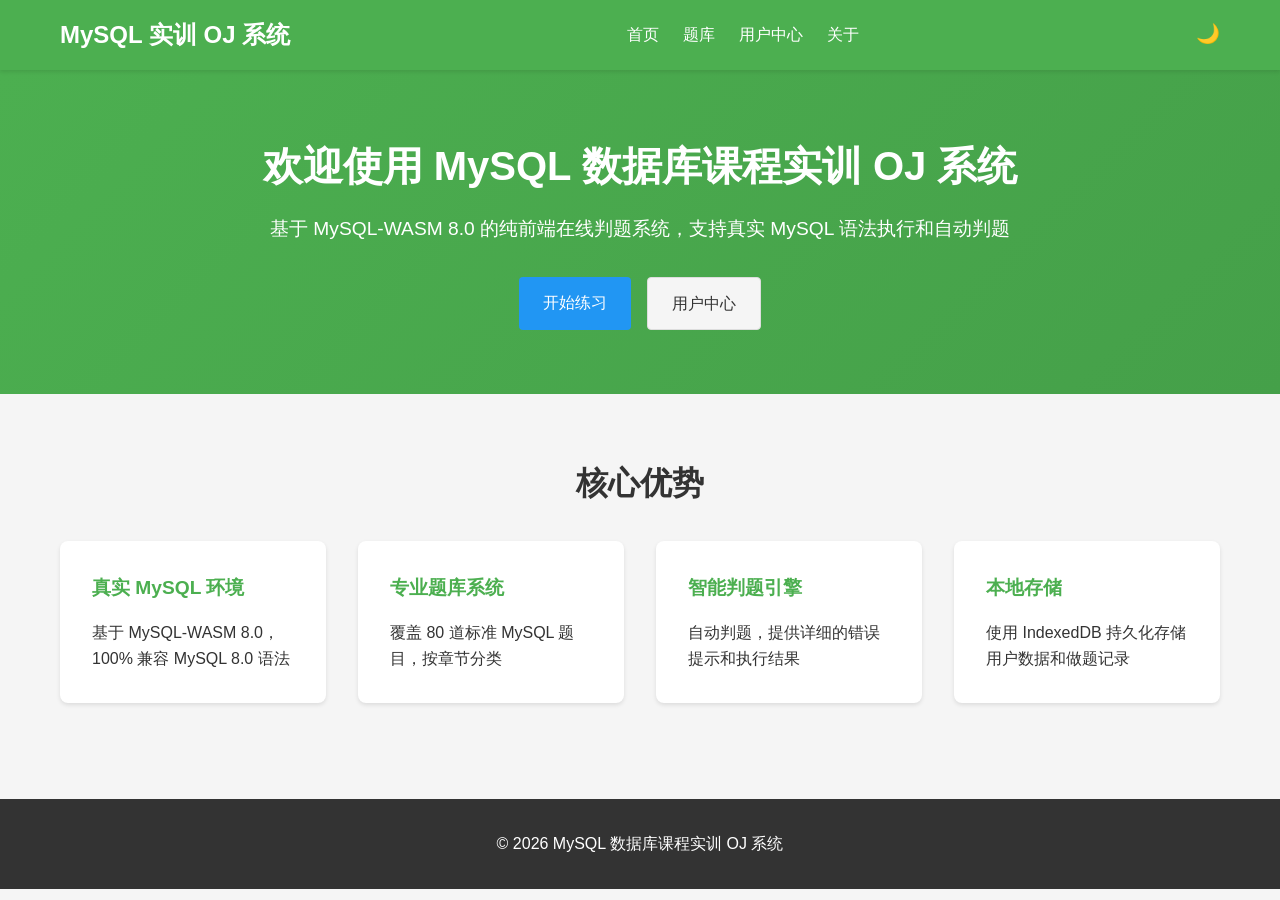
==== index.html @ fe820f93 "Initial commit: MySQL OJ System" ====
<!DOCTYPE html>
<html lang="zh-CN">
<head>
    <meta charset="UTF-8">
    <meta name="viewport" content="width=device-width, initial-scale=1.0">
    <title>MySQL 数据库课程实训 OJ 系统</title>
    <link rel="stylesheet" href="css/style.css">
</head>
<body>
    <header>
        <nav>
            <div class="container">
                <h1>MySQL 实训 OJ 系统</h1>
                <ul>
                    <li><a href="index.html">首页</a></li>
                    <li><a href="pages/problems.html">题库</a></li>
                    <li><a href="pages/user.html">用户中心</a></li>
                    <li><a href="pages/about.html">关于</a></li>
                </ul>
                <div class="theme-toggle">
                    <button id="theme-btn">🌙</button>
                </div>
            </div>
        </nav>
    </header>
    
    <main>
        <section class="hero">
            <div class="container">
                <h2>欢迎使用 MySQL 数据库课程实训 OJ 系统</h2>
                <p>基于 MySQL-WASM 8.0 的纯前端在线判题系统，支持真实 MySQL 语法执行和自动判题</p>
                <div class="buttons">
                    <a href="pages/problems.html" class="btn primary">开始练习</a>
                    <a href="pages/user.html" class="btn secondary">用户中心</a>
                </div>
            </div>
        </section>
        
        <section class="features">
            <div class="container">
                <h3>核心优势</h3>
                <div class="feature-grid">
                    <div class="feature-item">
                        <h4>真实 MySQL 环境</h4>
                        <p>基于 MySQL-WASM 8.0，100% 兼容 MySQL 8.0 语法</p>
                    </div>
                    <div class="feature-item">
                        <h4>专业题库系统</h4>
                        <p>覆盖 80 道标准 MySQL 题目，按章节分类</p>
                    </div>
                    <div class="feature-item">
                        <h4>智能判题引擎</h4>
                        <p>自动判题，提供详细的错误提示和执行结果</p>
                    </div>
                    <div class="feature-item">
                        <h4>本地存储</h4>
                        <p>使用 IndexedDB 持久化存储用户数据和做题记录</p>
                    </div>
                </div>
            </div>
        </section>
    </main>
    
    <footer>
        <div class="container">
            <p>&copy; 2026 MySQL 数据库课程实训 OJ 系统</p>
        </div>
    </footer>
    
    <script src="js/core.js"></script>
</body>
</html>
---- css/style.css ----
/* 全局样式重置 */
* {
    margin: 0;
    padding: 0;
    box-sizing: border-box;
}

/* 基础样式 */
body {
    font-family: -apple-system, BlinkMacSystemFont, 'Segoe UI', Roboto, Oxygen, Ubuntu, Cantarell, sans-serif;
    line-height: 1.6;
    color: #333;
    background-color: #f5f5f5;
    transition: all 0.3s ease;
}

/* 暗色模式 */
body.dark-mode {
    background-color: #1a1a1a;
    color: #e0e0e0;
}

/* 容器 */
.container {
    max-width: 1200px;
    margin: 0 auto;
    padding: 0 20px;
}

/* 头部导航 */
header {
    background-color: #4CAF50;
    color: white;
    box-shadow: 0 2px 4px rgba(0,0,0,0.1);
    position: sticky;
    top: 0;
    z-index: 1000;
}

nav {
    padding: 1rem 0;
}

nav .container {
    display: flex;
    justify-content: space-between;
    align-items: center;
}

nav h1 {
    font-size: 1.5rem;
    font-weight: 600;
}

nav ul {
    display: flex;
    list-style: none;
    gap: 1.5rem;
}

nav ul li a {
    color: white;
    text-decoration: none;
    font-weight: 500;
    transition: color 0.3s ease;
}

nav ul li a:hover {
    color: #e0e0e0;
}

.theme-toggle button {
    background: none;
    border: none;
    font-size: 1.2rem;
    cursor: pointer;
    color: white;
}

/* 英雄区域 */
.hero {
    background: linear-gradient(135deg, #4CAF50 0%, #45a049 100%);
    color: white;
    padding: 4rem 0;
    text-align: center;
}

.hero h2 {
    font-size: 2.5rem;
    margin-bottom: 1rem;
}

.hero p {
    font-size: 1.2rem;
    margin-bottom: 2rem;
    max-width: 800px;
    margin-left: auto;
    margin-right: auto;
}

.buttons {
    display: flex;
    justify-content: center;
    gap: 1rem;
    flex-wrap: wrap;
}

/* 按钮样式 */
.btn {
    padding: 0.8rem 1.5rem;
    border: none;
    border-radius: 4px;
    font-weight: 500;
    cursor: pointer;
    transition: all 0.3s ease;
    text-decoration: none;
    display: inline-block;
    text-align: center;
}

.btn.primary {
    background-color: #2196F3;
    color: white;
}

.btn.primary:hover {
    background-color: #0b7dda;
}

.btn.secondary {
    background-color: #f5f5f5;
    color: #333;
    border: 1px solid #ddd;
}

body.dark-mode .btn.secondary {
    background-color: #333;
    color: #e0e0e0;
    border-color: #555;
}

.btn.secondary:hover {
    background-color: #e0e0e0;
}

body.dark-mode .btn.secondary:hover {
    background-color: #444;
}

/* 特性区域 */
.features {
    padding: 4rem 0;
}

.features h3 {
    text-align: center;
    font-size: 2rem;
    margin-bottom: 2rem;
}

.feature-grid {
    display: grid;
    grid-template-columns: repeat(auto-fit, minmax(250px, 1fr));
    gap: 2rem;
}

.feature-item {
    background-color: white;
    padding: 2rem;
    border-radius: 8px;
    box-shadow: 0 2px 4px rgba(0,0,0,0.1);
    transition: transform 0.3s ease, box-shadow 0.3s ease;
}

body.dark-mode .feature-item {
    background-color: #2d2d2d;
    box-shadow: 0 2px 4px rgba(0,0,0,0.3);
}

.feature-item:hover {
    transform: translateY(-5px);
    box-shadow: 0 5px 15px rgba(0,0,0,0.1);
}

body.dark-mode .feature-item:hover {
    box-shadow: 0 5px 15px rgba(0,0,0,0.4);
}

.feature-item h4 {
    font-size: 1.2rem;
    margin-bottom: 1rem;
    color: #4CAF50;
}

/* 题库页面 */
.problems {
    padding: 2rem 0;
}

.problems h2 {
    font-size: 2rem;
    margin-bottom: 2rem;
    text-align: center;
}

.filters {
    display: flex;
    gap: 1rem;
    margin-bottom: 2rem;
    flex-wrap: wrap;
    align-items: center;
}

.filter-group {
    display: flex;
    align-items: center;
    gap: 0.5rem;
}

.filter-group label {
    font-weight: 500;
}

.filter-group select,
.filter-group input {
    padding: 0.5rem;
    border: 1px solid #ddd;
    border-radius: 4px;
    background-color: white;
    color: #333;
}

body.dark-mode .filter-group select,
body.dark-mode .filter-group input {
    background-color: #333;
    color: #e0e0e0;
    border-color: #555;
}

.problem-list {
    margin-bottom: 2rem;
}

.problem-list table {
    width: 100%;
    border-collapse: collapse;
    background-color: white;
    border-radius: 8px;
    overflow: hidden;
    box-shadow: 0 2px 4px rgba(0,0,0,0.1);
}

body.dark-mode .problem-list table {
    background-color: #2d2d2d;
    box-shadow: 0 2px 4px rgba(0,0,0,0.3);
}

.problem-list th,
.problem-list td {
    padding: 1rem;
    text-align: left;
    border-bottom: 1px solid #ddd;
}

body.dark-mode .problem-list th,
body.dark-mode .problem-list td {
    border-bottom-color: #555;
}

.problem-list th {
    background-color: #f5f5f5;
    font-weight: 600;
}

body.dark-mode .problem-list th {
    background-color: #3d3d3d;
}

.problem-list tr:hover {
    background-color: #f9f9f9;
}

body.dark-mode .problem-list tr:hover {
    background-color: #3d3d3d;
}

.pagination {
    display: flex;
    justify-content: center;
    align-items: center;
    gap: 1rem;
}

.pagination button {
    padding: 0.5rem 1rem;
    border: 1px solid #ddd;
    border-radius: 4px;
    background-color: white;
    cursor: pointer;
    transition: all 0.3s ease;
}

body.dark-mode .pagination button {
    background-color: #333;
    color: #e0e0e0;
    border-color: #555;
}

.pagination button:hover:not(:disabled) {
    background-color: #f5f5f5;
}

body.dark-mode .pagination button:hover:not(:disabled) {
    background-color: #444;
}

.pagination button:disabled {
    opacity: 0.5;
    cursor: not-allowed;
}

/* 题目详情页面 */
.problem-detail {
    padding: 2rem 0;
}

.problem-header {
    margin-bottom: 2rem;
    padding-bottom: 1rem;
    border-bottom: 1px solid #ddd;
}

body.dark-mode .problem-header {
    border-bottom-color: #555;
}

.problem-header h2 {
    font-size: 1.8rem;
    margin-bottom: 0.5rem;
}

.problem-meta {
    display: flex;
    gap: 1.5rem;
    font-size: 0.9rem;
    color: #666;
}

body.dark-mode .problem-meta {
    color: #aaa;
}

.problem-content {
    margin-bottom: 2rem;
}

.section {
    margin-bottom: 2rem;
    padding: 1.5rem;
    background-color: white;
    border-radius: 8px;
    box-shadow: 0 2px 4px rgba(0,0,0,0.1);
}

body.dark-mode .section {
    background-color: #2d2d2d;
    box-shadow: 0 2px 4px rgba(0,0,0,0.3);
}

.section h3 {
    font-size: 1.2rem;
    margin-bottom: 1rem;
    color: #4CAF50;
}

.sql-editor {
    margin-bottom: 2rem;
    background-color: white;
    border-radius: 8px;
    box-shadow: 0 2px 4px rgba(0,0,0,0.1);
    overflow: hidden;
}

body.dark-mode .sql-editor {
    background-color: #2d2d2d;
    box-shadow: 0 2px 4px rgba(0,0,0,0.3);
}

.editor-header {
    display: flex;
    justify-content: space-between;
    align-items: center;
    padding: 1rem;
    background-color: #f5f5f5;
    border-bottom: 1px solid #ddd;
}

body.dark-mode .editor-header {
    background-color: #3d3d3d;
    border-bottom-color: #555;
}

.editor-header h3 {
    margin: 0;
    font-size: 1.1rem;
}

.editor-buttons {
    display: flex;
    gap: 0.5rem;
}

.editor-buttons button {
    padding: 0.5rem 1rem;
    border: 1px solid #ddd;
    border-radius: 4px;
    background-color: white;
    cursor: pointer;
    transition: all 0.3s ease;
}

body.dark-mode .editor-buttons button {
    background-color: #444;
    color: #e0e0e0;
    border-color: #555;
}

.editor-buttons button:hover {
    background-color: #f5f5f5;
}

body.dark-mode .editor-buttons button:hover {
    background-color: #555;
}

.editor-body {
    padding: 1rem;
}

#sql-input {
    width: 100%;
    min-height: 200px;
    padding: 1rem;
    border: 1px solid #ddd;
    border-radius: 4px;
    font-family: 'Courier New', Courier, monospace;
    font-size: 1rem;
    line-height: 1.5;
    resize: vertical;
    background-color: #f9f9f9;
}

body.dark-mode #sql-input {
    background-color: #1e1e1e;
    color: #e0e0e0;
    border-color: #555;
}

.editor-footer {
    display: flex;
    justify-content: space-between;
    align-items: center;
    padding: 1rem;
    background-color: #f5f5f5;
    border-top: 1px solid #ddd;
}

body.dark-mode .editor-footer {
    background-color: #3d3d3d;
    border-top-color: #555;
}

#judge-result {
    font-weight: 500;
}

.result-section {
    background-color: white;
    border-radius: 8px;
    box-shadow: 0 2px 4px rgba(0,0,0,0.1);
    padding: 1.5rem;
}

body.dark-mode .result-section {
    background-color: #2d2d2d;
    box-shadow: 0 2px 4px rgba(0,0,0,0.3);
}

.result-section h3 {
    font-size: 1.2rem;
    margin-bottom: 1rem;
    color: #4CAF50;
}

#result-container {
    min-height: 100px;
    padding: 1rem;
    border: 1px solid #ddd;
    border-radius: 4px;
    background-color: #f9f9f9;
}

body.dark-mode #result-container {
    background-color: #1e1e1e;
    border-color: #555;
}

/* 用户中心页面 */
.user-center {
    padding: 2rem 0;
}

.auth-section {
    max-width: 500px;
    margin: 0 auto;
    background-color: white;
    border-radius: 8px;
    box-shadow: 0 2px 4px rgba(0,0,0,0.1);
    padding: 2rem;
}

body.dark-mode .auth-section {
    background-color: #2d2d2d;
    box-shadow: 0 2px 4px rgba(0,0,0,0.3);
}

.auth-section h2 {
    text-align: center;
    margin-bottom: 2rem;
    font-size: 1.8rem;
}

.form-group {
    margin-bottom: 1.5rem;
}

.form-group label {
    display: block;
    margin-bottom: 0.5rem;
    font-weight: 500;
}

.form-group input {
    width: 100%;
    padding: 0.8rem;
    border: 1px solid #ddd;
    border-radius: 4px;
    font-size: 1rem;
    background-color: white;
    color: #333;
}

body.dark-mode .form-group input {
    background-color: #333;
    color: #e0e0e0;
    border-color: #555;
}

.auth-section button {
    width: 100%;
    padding: 0.8rem;
    margin-bottom: 1rem;
}

.auth-switch {
    text-align: center;
}

.auth-switch a {
    color: #4CAF50;
    text-decoration: none;
}

.auth-switch a:hover {
    text-decoration: underline;
}

.user-info {
    background-color: white;
    border-radius: 8px;
    box-shadow: 0 2px 4px rgba(0,0,0,0.1);
    padding: 2rem;
}

body.dark-mode .user-info {
    background-color: #2d2d2d;
    box-shadow: 0 2px 4px rgba(0,0,0,0.3);
}

.user-header {
    display: flex;
    justify-content: space-between;
    align-items: center;
    margin-bottom: 2rem;
    padding-bottom: 1rem;
    border-bottom: 1px solid #ddd;
}

body.dark-mode .user-header {
    border-bottom-color: #555;
}

.user-header h2 {
    margin: 0;
    font-size: 1.8rem;
}

.user-stats {
    display: grid;
    grid-template-columns: repeat(auto-fit, minmax(200px, 1fr));
    gap: 1.5rem;
    margin-bottom: 2rem;
}

.stat-item {
    text-align: center;
    padding: 1.5rem;
    background-color: #f5f5f5;
    border-radius: 8px;
}

body.dark-mode .stat-item {
    background-color: #3d3d3d;
}

.stat-item h3 {
    font-size: 1rem;
    margin-bottom: 0.5rem;
    color: #666;
}

body.dark-mode .stat-item h3 {
    color: #aaa;
}

.stat-item p {
    font-size: 1.8rem;
    font-weight: 600;
    color: #4CAF50;
}

.submission-history h3 {
    font-size: 1.2rem;
    margin-bottom: 1rem;
    color: #4CAF50;
}

#submission-table {
    width: 100%;
    border-collapse: collapse;
}

#submission-table th,
#submission-table td {
    padding: 0.8rem;
    text-align: left;
    border-bottom: 1px solid #ddd;
}

body.dark-mode #submission-table th,
body.dark-mode #submission-table td {
    border-bottom-color: #555;
}

#submission-table th {
    background-color: #f5f5f5;
    font-weight: 600;
}

body.dark-mode #submission-table th {
    background-color: #3d3d3d;
}

/* 关于页面 */
.about {
    padding: 2rem 0;
}

.about h2 {
    font-size: 2rem;
    margin-bottom: 2rem;
    text-align: center;
}

.about-content {
    background-color: white;
    border-radius: 8px;
    box-shadow: 0 2px 4px rgba(0,0,0,0.1);
    padding: 2rem;
}

body.dark-mode .about-content {
    background-color: #2d2d2d;
    box-shadow: 0 2px 4px rgba(0,0,0,0.3);
}

.about-content h3 {
    font-size: 1.3rem;
    margin-bottom: 1rem;
    margin-top: 2rem;
    color: #4CAF50;
}

.about-content p {
    margin-bottom: 1rem;
}

.about-content ul,
.about-content ol {
    margin-left: 2rem;
    margin-bottom: 1rem;
}

.about-content li {
    margin-bottom: 0.5rem;
}

/* 页脚 */
footer {
    background-color: #333;
    color: white;
    padding: 2rem 0;
    margin-top: 2rem;
}

footer p {
    text-align: center;
}

/* 响应式设计 */
@media (max-width: 768px) {
    nav .container {
        flex-direction: column;
        gap: 1rem;
    }
    
    nav ul {
        flex-wrap: wrap;
        justify-content: center;
    }
    
    .hero h2 {
        font-size: 2rem;
    }
    
    .hero p {
        font-size: 1rem;
    }
    
    .buttons {
        flex-direction: column;
        align-items: center;
    }
    
    .filters {
        flex-direction: column;
        align-items: stretch;
    }
    
    .filter-group {
        flex-direction: column;
        align-items: stretch;
    }
    
    .problem-list table {
        font-size: 0.9rem;
    }
    
    .problem-list th,
    .problem-list td {
        padding: 0.5rem;
    }
    
    .user-header {
        flex-direction: column;
        gap: 1rem;
        align-items: stretch;
    }
    
    .user-stats {
        grid-template-columns: 1fr;
    }
}

/* 动画效果 */
@keyframes fadeIn {
    from {
        opacity: 0;
        transform: translateY(20px);
    }
    to {
        opacity: 1;
        transform: translateY(0);
    }
}

.hero,
.features,
.problems,
.problem-detail,
.user-center,
.about {
    animation: fadeIn 0.5s ease-in-out;
}

/* 判题结果样式 */
.wa {
    color: #f44336;
}

.ac {
    color: #4CAF50;
}

.ce {
    color: #ff9800;
}

.re {
    color: #9c27b0;
}

/* SQL 编辑器语法高亮 */
.syntax-highlight-overlay {
    overflow: hidden;
}

.syntax-highlight-overlay .keyword {
    color: #0000ff;
    font-weight: bold;
}

.syntax-highlight-overlay .string {
    color: #008000;
}

.syntax-highlight-overlay .number {
    color: #ff0000;
}

.syntax-highlight-overlay .comment {
    color: #808080;
    font-style: italic;
}

/* 结果表格样式 */
.result-table {
    width: 100%;
    border-collapse: collapse;
    margin-top: 1rem;
}

.result-table th,
.result-table td {
    padding: 0.5rem;
    border: 1px solid #ddd;
    text-align: left;
}

body.dark-mode .result-table th,
body.dark-mode .result-table td {
    border-color: #555;
}

.result-table th {
    background-color: #f5f5f5;
    font-weight: 600;
}

body.dark-mode .result-table th {
    background-color: #3d3d3d;
}
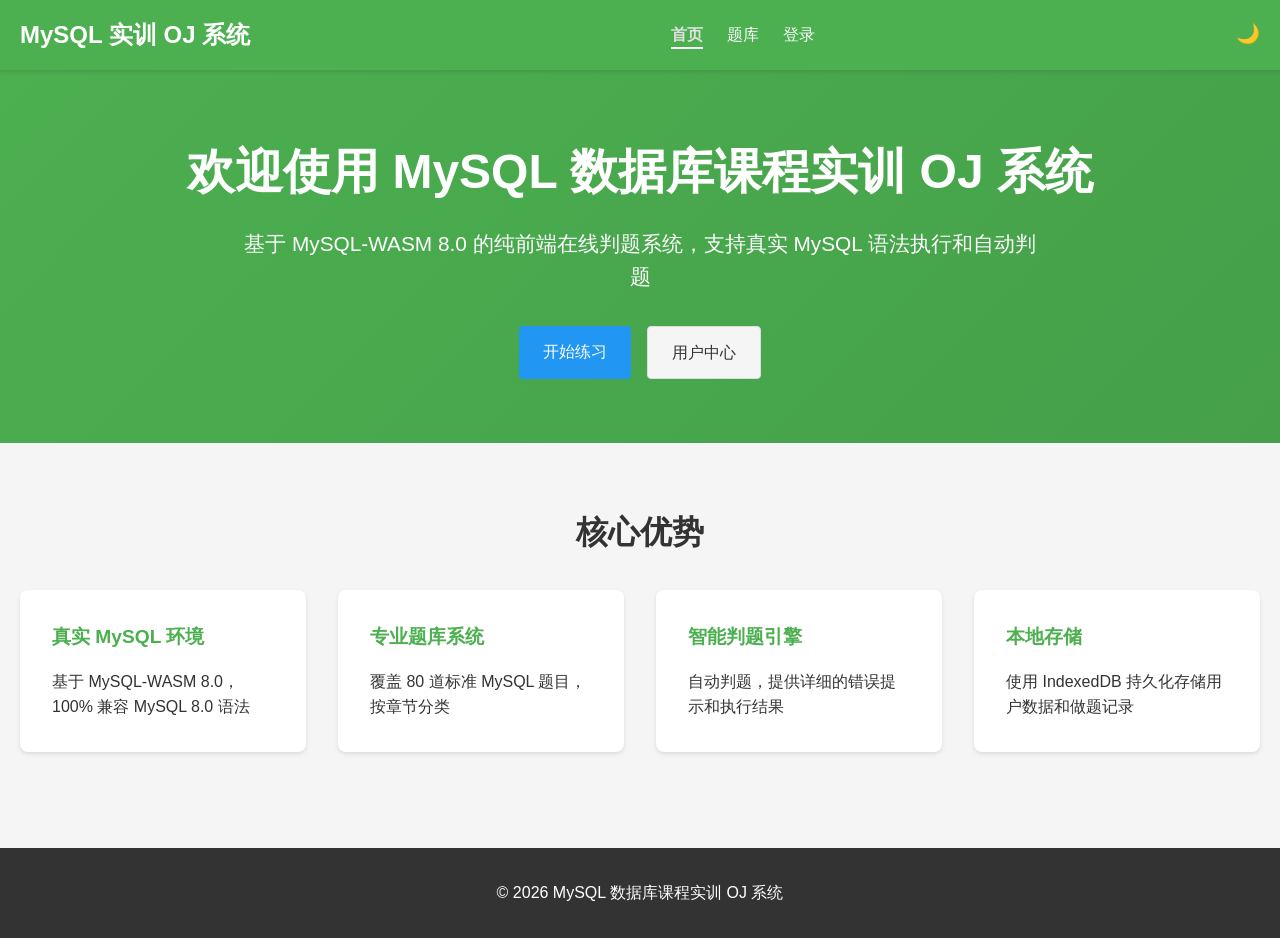
==== commit 1acfd7a7: "修复SQL执行结果问题，优化系统功能" ====
--- a/index.html
+++ b/index.html
@@ -11,11 +11,12 @@
         <nav>
             <div class="container">
                 <h1>MySQL 实训 OJ 系统</h1>
-                <ul>
-                    <li><a href="index.html">首页</a></li>
-                    <li><a href="pages/problems.html">题库</a></li>
-                    <li><a href="pages/user.html">用户中心</a></li>
-                    <li><a href="pages/about.html">关于</a></li>
+                <button class="menu-toggle" id="menu-toggle" aria-label="菜单">
+                    <span></span>
+                    <span></span>
+                    <span></span>
+                </button>
+                <ul id="nav-menu">
                 </ul>
                 <div class="theme-toggle">
                     <button id="theme-btn">🌙</button>
@@ -67,6 +68,6 @@
         </div>
     </footer>
     
-    <script src="js/core.js"></script>
+    <script type="module" src="js/core.js"></script>
 </body>
 </html>
--- a/css/style.css
+++ b/css/style.css
@@ -65,8 +65,15 @@
     transition: color 0.3s ease;
 }
 
-nav ul li a:hover {
+nav ul li a:hover,
+nav ul li a.active {
     color: #e0e0e0;
+}
+
+nav ul li a.active {
+    font-weight: 600;
+    border-bottom: 2px solid white;
+    padding-bottom: 0.25rem;
 }
 
 .theme-toggle button {
@@ -75,6 +82,40 @@
     font-size: 1.2rem;
     cursor: pointer;
     color: white;
+}
+
+.menu-toggle {
+    display: none;
+    flex-direction: column;
+    justify-content: space-around;
+    width: 28px;
+    height: 24px;
+    background: transparent;
+    border: none;
+    cursor: pointer;
+    padding: 0;
+    z-index: 1001;
+}
+
+.menu-toggle span {
+    width: 28px;
+    height: 3px;
+    background: white;
+    border-radius: 3px;
+    transition: all 0.3s ease;
+    transform-origin: center;
+}
+
+.menu-toggle.active span:nth-child(1) {
+    transform: rotate(45deg) translate(5px, 8px);
+}
+
+.menu-toggle.active span:nth-child(2) {
+    opacity: 0;
+}
+
+.menu-toggle.active span:nth-child(3) {
+    transform: rotate(-45deg) translate(5px, -8px);
 }
 
 /* 英雄区域 */
@@ -319,62 +360,487 @@
     cursor: not-allowed;
 }
 
-/* 题目详情页面 */
+/* 题目详情页面 - 新布局 */
 .problem-detail {
-    padding: 2rem 0;
-}
-
-.problem-header {
-    margin-bottom: 2rem;
-    padding-bottom: 1rem;
-    border-bottom: 1px solid #ddd;
-}
-
-body.dark-mode .problem-header {
-    border-bottom-color: #555;
-}
-
-.problem-header h2 {
-    font-size: 1.8rem;
-    margin-bottom: 0.5rem;
-}
-
-.problem-meta {
+    padding: 1.5rem 0;
+}
+
+.detail-layout {
+    display: grid;
+    grid-template-columns: 320px 1fr;
+    gap: 1.5rem;
+    min-height: calc(100vh - 200px);
+    transition: grid-template-columns 0.3s ease;
+}
+
+/* 侧边栏折叠状态 */
+.detail-layout.sidebar-collapsed {
+    grid-template-columns: 60px 1fr;
+}
+
+/* 侧边栏 - 题目信息 */
+.problem-sidebar {
     display: flex;
-    gap: 1.5rem;
-    font-size: 0.9rem;
-    color: #666;
-}
-
-body.dark-mode .problem-meta {
-    color: #aaa;
-}
-
-.problem-content {
-    margin-bottom: 2rem;
-}
-
-.section {
-    margin-bottom: 2rem;
-    padding: 1.5rem;
+    flex-direction: column;
+    gap: 1rem;
+    transition: all 0.3s ease;
+    position: relative;
+    overflow: hidden;
+}
+
+.problem-sidebar.collapsed {
+    overflow: hidden;
+}
+
+.problem-sidebar.collapsed .problem-header,
+.problem-sidebar.collapsed .problem-info-sections {
+    opacity: 0;
+    transform: translateX(-100%);
+    pointer-events: none;
+}
+
+/* 侧边栏头部 */
+.sidebar-header {
+    position: absolute;
+    top: 10px;
+    right: 10px;
+    z-index: 10;
+}
+
+.collapse-btn {
+    width: 30px;
+    height: 30px;
+    border: none;
+    border-radius: 50%;
+    background-color: rgba(255, 255, 255, 0.8);
+    box-shadow: 0 2px 4px rgba(0,0,0,0.2);
+    cursor: pointer;
+    display: flex;
+    align-items: center;
+    justify-content: center;
+    font-size: 12px;
+    transition: all 0.3s ease;
+}
+
+body.dark-mode .collapse-btn {
+    background-color: rgba(50, 50, 50, 0.8);
+    color: #e0e0e0;
+}
+
+.collapse-btn:hover {
+    background-color: white;
+    transform: scale(1.05);
+}
+
+body.dark-mode .collapse-btn:hover {
+    background-color: #444;
+}
+
+.problem-sidebar.collapsed .collapse-btn {
+    position: absolute;
+    top: 50%;
+    left: 50%;
+    transform: translate(-50%, -50%);
+    right: auto;
+}
+
+/* 调整宽度的handle */
+.resize-handle {
+    position: absolute;
+    top: 0;
+    right: 0;
+    width: 4px;
+    height: 100%;
+    cursor: col-resize;
+    background-color: transparent;
+    transition: background-color 0.3s ease;
+}
+
+.resize-handle:hover {
+    background-color: rgba(76, 175, 80, 0.3);
+}
+
+/* 右侧工作区最小宽度 */
+.editor-workspace {
+    min-width: 400px;
+}
+
+.problem-sidebar .problem-header {
+    margin-bottom: 0;
+    padding: 1rem;
+    border-bottom: none;
     background-color: white;
     border-radius: 8px;
     box-shadow: 0 2px 4px rgba(0,0,0,0.1);
 }
 
-body.dark-mode .section {
+body.dark-mode .problem-sidebar .problem-header {
     background-color: #2d2d2d;
     box-shadow: 0 2px 4px rgba(0,0,0,0.3);
 }
 
-.section h3 {
+.problem-sidebar .problem-header h2 {
     font-size: 1.2rem;
-    margin-bottom: 1rem;
+    margin-bottom: 0.8rem;
+    line-height: 1.4;
+}
+
+.problem-sidebar .problem-meta {
+    display: flex;
+    flex-wrap: wrap;
+    gap: 0.6rem;
+    font-size: 0.85rem;
+    color: #666;
+}
+
+body.dark-mode .problem-sidebar .problem-meta {
+    color: #aaa;
+}
+
+.problem-sidebar .problem-meta .chapter {
+    background-color: #f0f0f0;
+    padding: 0.3rem 0.6rem;
+    border-radius: 4px;
+}
+
+body.dark-mode .problem-sidebar .problem-meta .chapter {
+    background-color: #3d3d3d;
+}
+
+.problem-sidebar .problem-meta .difficulty {
+    padding: 0.3rem 0.6rem;
+    border-radius: 4px;
+    font-weight: 500;
+}
+
+.problem-sidebar .problem-meta .difficulty.easy {
+    background-color: #e8f5e9;
+    color: #2e7d32;
+}
+
+.problem-sidebar .problem-meta .difficulty.medium {
+    background-color: #fff3e0;
+    color: #ef6c00;
+}
+
+.problem-sidebar .problem-meta .difficulty.hard {
+    background-color: #ffebee;
+    color: #c62828;
+}
+
+body.dark-mode .problem-sidebar .problem-meta .difficulty.easy {
+    background-color: #1b5e20;
+    color: #a5d6a7;
+}
+
+body.dark-mode .problem-sidebar .problem-meta .difficulty.medium {
+    background-color: #e65100;
+    color: #ffcc80;
+}
+
+body.dark-mode .problem-sidebar .problem-meta .difficulty.hard {
+    background-color: #b71c1c;
+    color: #ffcdd2;
+}
+
+.problem-info-sections {
+    display: flex;
+    flex-direction: column;
+    gap: 0.8rem;
+    overflow-y: auto;
+    flex: 1;
+}
+
+.info-section {
+    background-color: white;
+    border-radius: 8px;
+    box-shadow: 0 2px 4px rgba(0,0,0,0.1);
+    overflow: hidden;
+}
+
+body.dark-mode .info-section {
+    background-color: #2d2d2d;
+    box-shadow: 0 2px 4px rgba(0,0,0,0.3);
+}
+
+.info-section .section-title {
+    padding: 0.7rem 1rem;
+    background-color: #f5f5f5;
+    font-size: 0.9rem;
+    font-weight: 600;
     color: #4CAF50;
+    border-bottom: 1px solid #eee;
+}
+
+body.dark-mode .info-section .section-title {
+    background-color: #3d3d3d;
+    border-bottom-color: #444;
+}
+
+.info-section .section-title.toggleable {
+    cursor: pointer;
+    display: flex;
+    justify-content: space-between;
+    align-items: center;
+    user-select: none;
+}
+
+.info-section .section-title.toggleable:hover {
+    background-color: #e8e8e8;
+}
+
+body.dark-mode .info-section .section-title.toggleable:hover {
+    background-color: #444;
+}
+
+.info-section .section-title .toggle-icon {
+    font-size: 0.7rem;
+    transition: transform 0.2s ease;
+}
+
+.info-section.collapsed .section-content {
+    display: none;
+}
+
+.info-section > div:not(.section-title) {
+    padding: 0.8rem 1rem;
+    font-size: 0.9rem;
+    line-height: 1.5;
+}
+
+.info-section pre {
+    margin: 0;
+    padding: 0.6rem;
+    background-color: #f9f9f9;
+    border-radius: 4px;
+    font-size: 0.85rem;
+    overflow-x: auto;
+}
+
+body.dark-mode .info-section pre {
+    background-color: #1e1e1e;
+}
+
+.info-section .table-definition {
+    margin-bottom: 0.8rem;
+}
+
+.info-section .table-definition:last-child {
+    margin-bottom: 0;
+}
+
+.info-section .table-definition h4 {
+    font-size: 0.85rem;
+    margin-bottom: 0.4rem;
+    color: #666;
+}
+
+body.dark-mode .info-section .table-definition h4 {
+    color: #aaa;
+}
+
+/* 编辑工作区 */
+.editor-workspace {
+    display: flex;
+    flex-direction: column;
+    gap: 1rem;
+}
+
+.editor-workspace .sql-editor {
+    margin-bottom: 0;
+}
+
+.editor-workspace .editor-header {
+    padding: 0.8rem 1rem;
+}
+
+.editor-workspace .editor-header h3 {
+    display: none;
+}
+
+.editor-workspace .editor-buttons button {
+    padding: 0.5rem 1rem;
+    font-size: 0.9rem;
+}
+
+.editor-workspace .editor-buttons button.primary {
+    background-color: #2196F3;
+    color: white;
+    border-color: #2196F3;
+}
+
+.editor-workspace .editor-buttons button.primary:hover {
+    background-color: #0b7dda;
+}
+
+.editor-workspace .editor-buttons button.success {
+    background-color: #4CAF50;
+    color: white;
+    border-color: #4CAF50;
+}
+
+.editor-workspace .editor-buttons button.success:hover {
+    background-color: #45a049;
+}
+
+.editor-workspace .editor-body {
+    padding: 0.8rem;
+}
+
+.editor-workspace #sql-input {
+    min-height: 250px;
+    font-size: 0.95rem;
+}
+
+.editor-workspace .editor-footer {
+    padding: 0.6rem 1rem;
+}
+
+.editor-workspace .result-section {
+    padding: 0;
+    flex: 1;
+    display: flex;
+    flex-direction: column;
+}
+
+.editor-workspace .result-section h3 {
+    display: none;
+}
+
+.editor-workspace .result-section .section-title {
+    padding: 0.7rem 1rem;
+    background-color: #f5f5f5;
+    font-size: 0.9rem;
+    font-weight: 600;
+    color: #4CAF50;
+    border-bottom: 1px solid #eee;
+}
+
+body.dark-mode .editor-workspace .result-section .section-title {
+    background-color: #3d3d3d;
+    border-bottom-color: #444;
+}
+
+.editor-workspace #result-container {
+    flex: 1;
+    min-height: 150px;
+    padding: 0.8rem;
+}
+
+/* 响应式断点变量 */
+:root {
+    --breakpoint-xs: 480px;
+    --breakpoint-sm: 576px;
+    --breakpoint-md: 768px;
+    --breakpoint-lg: 992px;
+    --breakpoint-xl: 1200px;
+    --touch-target-min: 44px;
+}
+
+/* 触摸设备优化 */
+@media (hover: none) and (pointer: coarse) {
+    .btn,
+    button,
+    a,
+    .question-item,
+    .chapter-checkbox,
+    .tab-btn,
+    .filter-group select,
+    .filter-group input {
+        min-height: var(--touch-target-min);
+        min-width: var(--touch-target-min);
+    }
+    
+    .btn {
+        padding: 0.9rem 1.6rem;
+    }
+    
+    nav ul li a {
+        padding: 1rem 1.5rem;
+    }
+    
+    .editor-buttons button {
+        padding: 0.7rem 1.2rem;
+    }
+}
+
+/* 触摸反馈效果 */
+.btn,
+button,
+a,
+.question-item,
+.chapter-checkbox,
+.nav-item,
+.tab-btn {
+    -webkit-tap-highlight-color: rgba(76, 175, 80, 0.2);
+    touch-action: manipulation;
+}
+
+.btn:active,
+button:active,
+.question-item:active,
+.chapter-checkbox:active {
+    transform: scale(0.97);
+    opacity: 0.9;
+}
+
+/* 大屏幕优化 (1200px+) */
+@media (min-width: 1200px) {
+    .container {
+        max-width: 1400px;
+    }
+    
+    .detail-layout {
+        grid-template-columns: 380px 1fr;
+    }
+    
+    .hero h2 {
+        font-size: 3rem;
+    }
+    
+    .hero p {
+        font-size: 1.3rem;
+    }
+}
+
+/* 中等屏幕优化 (992px - 1199px) */
+@media (max-width: 1199px) and (min-width: 993px) {
+    .detail-layout {
+        grid-template-columns: 300px 1fr;
+    }
+}
+
+/* 平板优化 (768px - 991px) */
+@media (max-width: 991px) and (min-width: 769px) {
+    .detail-layout {
+        grid-template-columns: 280px 1fr;
+    }
+    
+    .feature-grid {
+        grid-template-columns: repeat(2, 1fr);
+    }
+    
+    .user-stats {
+        grid-template-columns: repeat(2, 1fr);
+    }
+}
+
+/* 响应式设计 */
+@media (max-width: 1024px) {
+    .detail-layout {
+        grid-template-columns: 1fr;
+    }
+    
+    .problem-sidebar {
+        max-height: none;
+    }
+    
+    .problem-info-sections {
+        overflow-y: visible;
+    }
 }
 
 .sql-editor {
-    margin-bottom: 2rem;
     background-color: white;
     border-radius: 8px;
     box-shadow: 0 2px 4px rgba(0,0,0,0.1);
@@ -478,31 +944,11 @@
     background-color: white;
     border-radius: 8px;
     box-shadow: 0 2px 4px rgba(0,0,0,0.1);
-    padding: 1.5rem;
 }
 
 body.dark-mode .result-section {
     background-color: #2d2d2d;
     box-shadow: 0 2px 4px rgba(0,0,0,0.3);
-}
-
-.result-section h3 {
-    font-size: 1.2rem;
-    margin-bottom: 1rem;
-    color: #4CAF50;
-}
-
-#result-container {
-    min-height: 100px;
-    padding: 1rem;
-    border: 1px solid #ddd;
-    border-radius: 4px;
-    background-color: #f9f9f9;
-}
-
-body.dark-mode #result-container {
-    background-color: #1e1e1e;
-    border-color: #555;
 }
 
 /* 用户中心页面 */
@@ -727,24 +1173,82 @@
     text-align: center;
 }
 
-/* 响应式设计 */
+/* 响应式设计 - 平板和移动端 */
 @media (max-width: 768px) {
     nav .container {
+        flex-direction: row;
+        gap: 1rem;
+        flex-wrap: wrap;
+    }
+    
+    .menu-toggle {
+        display: flex;
+        order: 2;
+    }
+    
+    nav h1 {
+        order: 1;
+        flex: 1;
+        font-size: 1.2rem;
+    }
+    
+    .theme-toggle {
+        order: 3;
+    }
+    
+    nav ul {
+        display: none;
         flex-direction: column;
-        gap: 1rem;
-    }
-    
-    nav ul {
-        flex-wrap: wrap;
-        justify-content: center;
+        width: 100%;
+        order: 4;
+        gap: 0;
+        background-color: #45a049;
+        border-radius: 4px;
+        margin-top: 0.5rem;
+        overflow: hidden;
+    }
+    
+    nav ul.active {
+        display: flex;
+    }
+    
+    nav ul li {
+        width: 100%;
+        text-align: center;
+        border-bottom: 1px solid rgba(255, 255, 255, 0.1);
+    }
+    
+    nav ul li:last-child {
+        border-bottom: none;
+    }
+    
+    nav ul li a {
+        display: block;
+        padding: 0.8rem 1rem;
+        transition: background-color 0.2s ease;
+    }
+    
+    nav ul li a:hover,
+    nav ul li a.active {
+        background-color: rgba(255, 255, 255, 0.1);
+        color: white;
+    }
+    
+    nav ul li a.active {
+        border-bottom: none;
+    }
+    
+    .hero {
+        padding: 2.5rem 0;
     }
     
     .hero h2 {
-        font-size: 2rem;
+        font-size: 1.8rem;
     }
     
     .hero p {
         font-size: 1rem;
+        padding: 0 1rem;
     }
     
     .buttons {
@@ -752,6 +1256,11 @@
         align-items: center;
     }
     
+    .btn {
+        width: 100%;
+        max-width: 280px;
+    }
+    
     .filters {
         flex-direction: column;
         align-items: stretch;
@@ -760,6 +1269,13 @@
     .filter-group {
         flex-direction: column;
         align-items: stretch;
+    }
+    
+    .filter-group select,
+    .filter-group input {
+        width: 100%;
+        padding: 0.75rem;
+        font-size: 1rem;
     }
     
     .problem-list table {
@@ -780,6 +1296,421 @@
     .user-stats {
         grid-template-columns: 1fr;
     }
+    
+    .container {
+        padding: 0 15px;
+    }
+    
+    .features {
+        padding: 2rem 0;
+    }
+    
+    .feature-grid {
+        grid-template-columns: 1fr;
+        gap: 1rem;
+    }
+    
+    .feature-item {
+        padding: 1.5rem;
+    }
+    
+    .auth-section {
+        margin: 0 10px;
+        padding: 1.5rem;
+    }
+    
+    .user-info {
+        padding: 1.5rem;
+    }
+    
+    .about-content {
+        padding: 1.5rem;
+    }
+    
+    footer {
+        padding: 1.5rem 0;
+    }
+}
+
+/* 小屏幕手机优化 (576px 及以下) */
+@media (max-width: 576px) {
+    nav h1 {
+        font-size: 1rem;
+    }
+    
+    .hero {
+        padding: 2rem 0;
+    }
+    
+    .hero h2 {
+        font-size: 1.5rem;
+    }
+    
+    .hero p {
+        font-size: 0.9rem;
+    }
+    
+    .problems h2,
+    .about h2 {
+        font-size: 1.5rem;
+    }
+    
+    .features h3 {
+        font-size: 1.5rem;
+    }
+    
+    .pagination {
+        flex-wrap: wrap;
+    }
+    
+    .pagination button {
+        flex: 1;
+        min-width: 60px;
+    }
+    
+    .problem-list {
+        overflow-x: auto;
+    }
+    
+    .problem-list table {
+        min-width: 600px;
+    }
+    
+    .editor-workspace {
+        min-width: auto;
+    }
+    
+    #sql-input {
+        min-height: 180px;
+        font-size: 0.9rem;
+    }
+    
+    .editor-header {
+        flex-direction: column;
+        gap: 0.5rem;
+    }
+    
+    .editor-buttons {
+        width: 100%;
+        justify-content: center;
+    }
+    
+    .editor-footer {
+        flex-direction: column;
+        gap: 0.5rem;
+        text-align: center;
+    }
+}
+
+/* 超小屏幕优化 (480px 及以下) */
+@media (max-width: 480px) {
+    nav h1 {
+        font-size: 0.9rem;
+    }
+    
+    .menu-toggle {
+        width: 24px;
+        height: 20px;
+    }
+    
+    .menu-toggle span {
+        width: 24px;
+        height: 2px;
+    }
+    
+    .hero h2 {
+        font-size: 1.3rem;
+    }
+    
+    .hero p {
+        font-size: 0.85rem;
+    }
+    
+    .btn {
+        padding: 0.7rem 1rem;
+        font-size: 0.9rem;
+    }
+    
+    .form-group input,
+    .form-group select,
+    .form-group textarea {
+        padding: 0.7rem;
+        font-size: 0.95rem;
+    }
+    
+    .stat-item {
+        padding: 1rem;
+    }
+    
+    .stat-item p {
+        font-size: 1.5rem;
+    }
+}
+
+/* 横屏模式优化 */
+@media (max-width: 768px) and (orientation: landscape) {
+    .hero {
+        padding: 1.5rem 0;
+    }
+    
+    .hero h2 {
+        font-size: 1.5rem;
+    }
+    
+    .detail-layout {
+        grid-template-columns: 1fr;
+    }
+    
+    .problem-sidebar {
+        max-height: 40vh;
+        overflow-y: auto;
+    }
+}
+
+/* 表格响应式优化 */
+.table-responsive {
+    width: 100%;
+    overflow-x: auto;
+    -webkit-overflow-scrolling: touch;
+}
+
+@media (max-width: 768px) {
+    .problem-list table,
+    #submission-table,
+    .result-table {
+        display: block;
+        overflow-x: auto;
+        white-space: nowrap;
+        -webkit-overflow-scrolling: touch;
+    }
+    
+    .problem-list th,
+    .problem-list td,
+    #submission-table th,
+    #submission-table td {
+        min-width: 80px;
+    }
+}
+
+/* 卡片式表格布局 (小屏幕) */
+@media (max-width: 480px) {
+    .table-card-mobile {
+        display: block;
+    }
+    
+    .table-card-mobile thead {
+        display: none;
+    }
+    
+    .table-card-mobile tbody {
+        display: block;
+    }
+    
+    .table-card-mobile tr {
+        display: block;
+        margin-bottom: 1rem;
+        border: 1px solid #ddd;
+        border-radius: 8px;
+        padding: 1rem;
+    }
+    
+    body.dark-mode .table-card-mobile tr {
+        border-color: #555;
+    }
+    
+    .table-card-mobile td {
+        display: flex;
+        justify-content: space-between;
+        align-items: center;
+        padding: 0.5rem 0;
+        border-bottom: 1px solid #eee;
+    }
+    
+    body.dark-mode .table-card-mobile td {
+        border-bottom-color: #444;
+    }
+    
+    .table-card-mobile td:last-child {
+        border-bottom: none;
+    }
+    
+    .table-card-mobile td::before {
+        content: attr(data-label);
+        font-weight: 600;
+        color: #666;
+    }
+    
+    body.dark-mode .table-card-mobile td::before {
+        color: #aaa;
+    }
+}
+
+/* 表单响应式优化 */
+@media (max-width: 768px) {
+    .form-group {
+        margin-bottom: 1.2rem;
+    }
+    
+    .form-group label {
+        font-size: 0.95rem;
+    }
+    
+    .form-group input,
+    .form-group select,
+    .form-group textarea {
+        font-size: 16px;
+    }
+    
+    .form-row {
+        grid-template-columns: 1fr;
+    }
+    
+    .form-actions {
+        flex-direction: column;
+    }
+    
+    .form-actions button,
+    .form-actions a {
+        width: 100%;
+    }
+}
+
+/* 骨架屏加载动画 */
+.skeleton {
+    background: linear-gradient(90deg, #f0f0f0 25%, #e0e0e0 50%, #f0f0f0 75%);
+    background-size: 200% 100%;
+    animation: skeleton-loading 1.5s infinite;
+    border-radius: 4px;
+}
+
+body.dark-mode .skeleton {
+    background: linear-gradient(90deg, #3d3d3d 25%, #4d4d4d 50%, #3d3d3d 75%);
+    background-size: 200% 100%;
+}
+
+@keyframes skeleton-loading {
+    0% {
+        background-position: 200% 0;
+    }
+    100% {
+        background-position: -200% 0;
+    }
+}
+
+.skeleton-text {
+    height: 1em;
+    margin-bottom: 0.5rem;
+}
+
+.skeleton-text.short {
+    width: 60%;
+}
+
+.skeleton-text.medium {
+    width: 80%;
+}
+
+.skeleton-title {
+    height: 1.5em;
+    width: 40%;
+    margin-bottom: 1rem;
+}
+
+.skeleton-avatar {
+    width: 48px;
+    height: 48px;
+    border-radius: 50%;
+}
+
+.skeleton-card {
+    height: 200px;
+    border-radius: 8px;
+}
+
+.skeleton-button {
+    height: 44px;
+    width: 120px;
+    border-radius: 4px;
+}
+
+/* 加载动画 */
+.loading-spinner {
+    width: 40px;
+    height: 40px;
+    border: 3px solid #f0f0f0;
+    border-top-color: #4CAF50;
+    border-radius: 50%;
+    animation: spin 0.8s linear infinite;
+}
+
+body.dark-mode .loading-spinner {
+    border-color: #3d3d3d;
+    border-top-color: #4CAF50;
+}
+
+@keyframes spin {
+    to {
+        transform: rotate(360deg);
+    }
+}
+
+.loading-overlay {
+    position: fixed;
+    top: 0;
+    left: 0;
+    right: 0;
+    bottom: 0;
+    background-color: rgba(255, 255, 255, 0.9);
+    display: flex;
+    align-items: center;
+    justify-content: center;
+    flex-direction: column;
+    gap: 1rem;
+    z-index: 9999;
+    opacity: 0;
+    visibility: hidden;
+    transition: opacity 0.3s, visibility 0.3s;
+}
+
+.loading-overlay.active {
+    opacity: 1;
+    visibility: visible;
+}
+
+body.dark-mode .loading-overlay {
+    background-color: rgba(26, 26, 26, 0.9);
+}
+
+.loading-text {
+    color: #666;
+    font-size: 0.95rem;
+}
+
+body.dark-mode .loading-text {
+    color: #aaa;
+}
+
+/* 图片懒加载占位 */
+img[data-src] {
+    opacity: 0;
+    transition: opacity 0.3s ease;
+}
+
+img.loaded {
+    opacity: 1;
+}
+
+.lazy-image-placeholder {
+    background-color: #f0f0f0;
+    display: flex;
+    align-items: center;
+    justify-content: center;
+    color: #999;
+}
+
+body.dark-mode .lazy-image-placeholder {
+    background-color: #3d3d3d;
+    color: #666;
 }
 
 /* 动画效果 */
